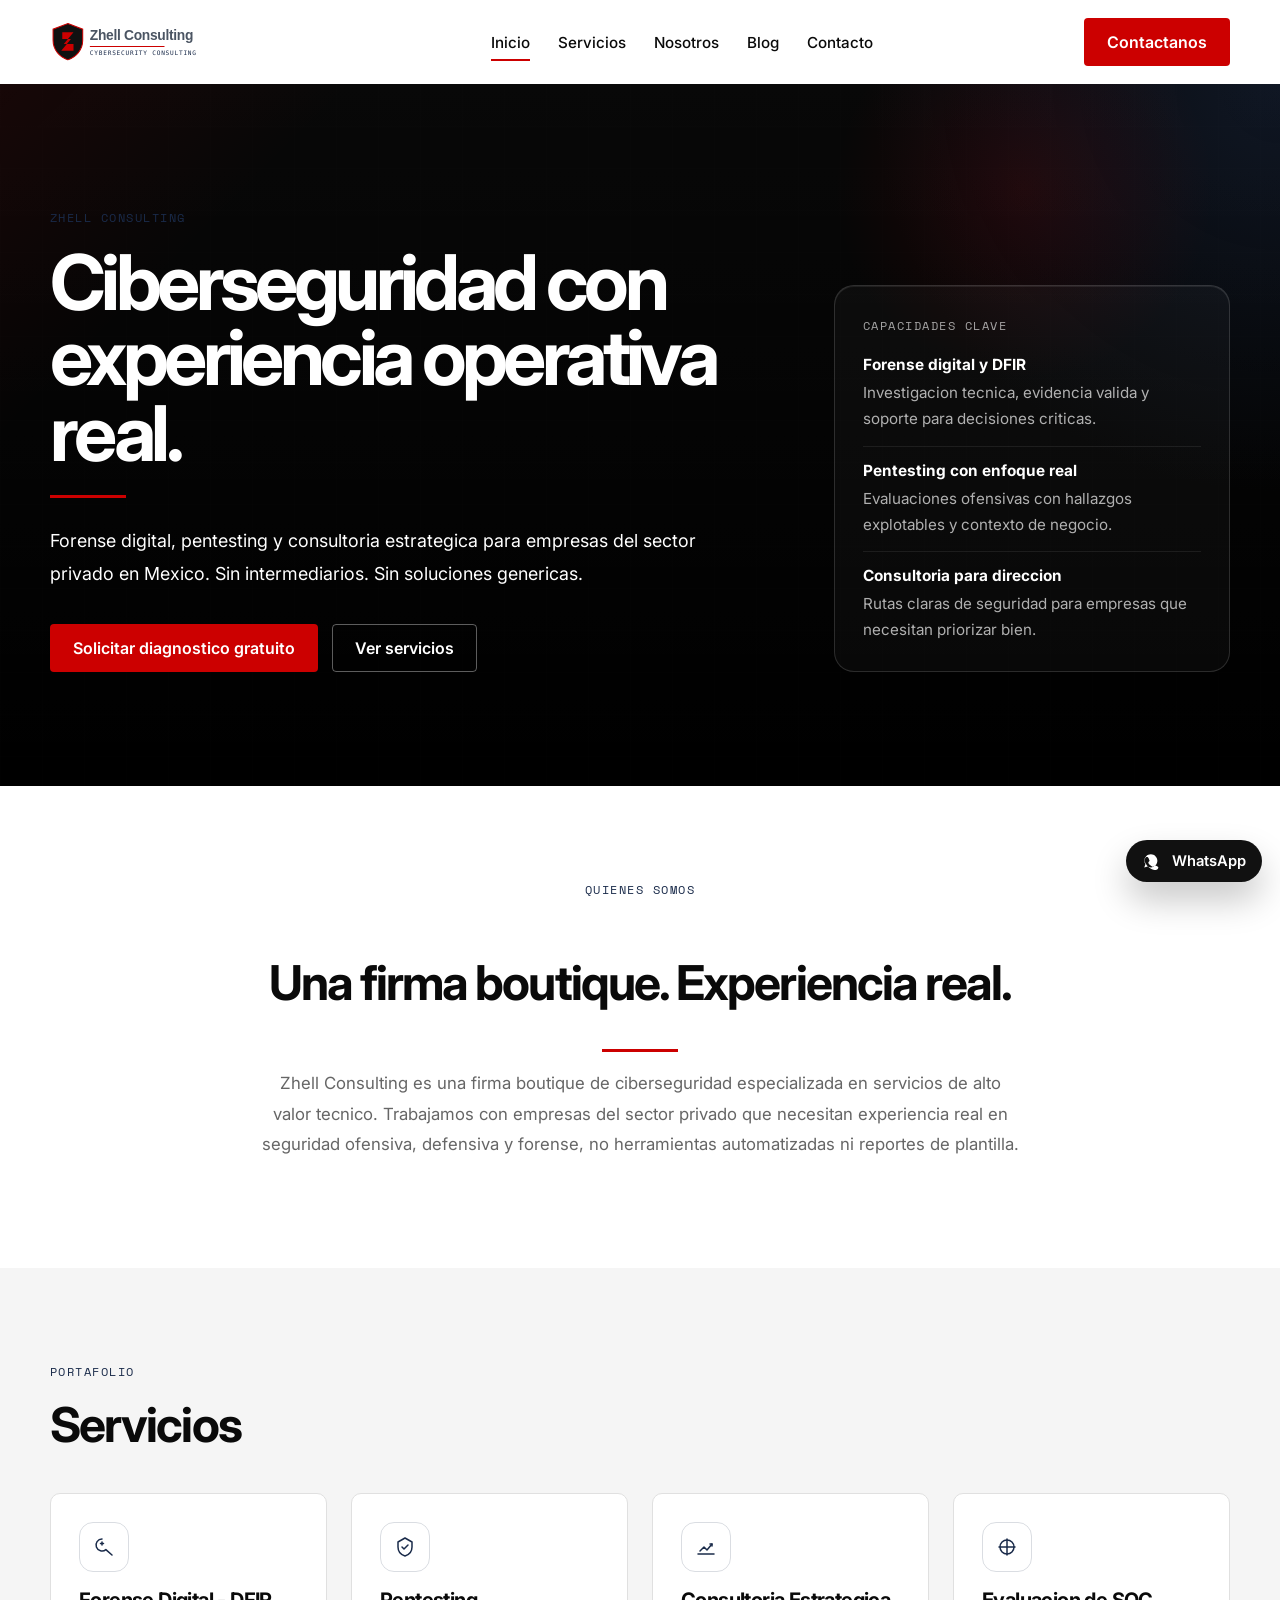
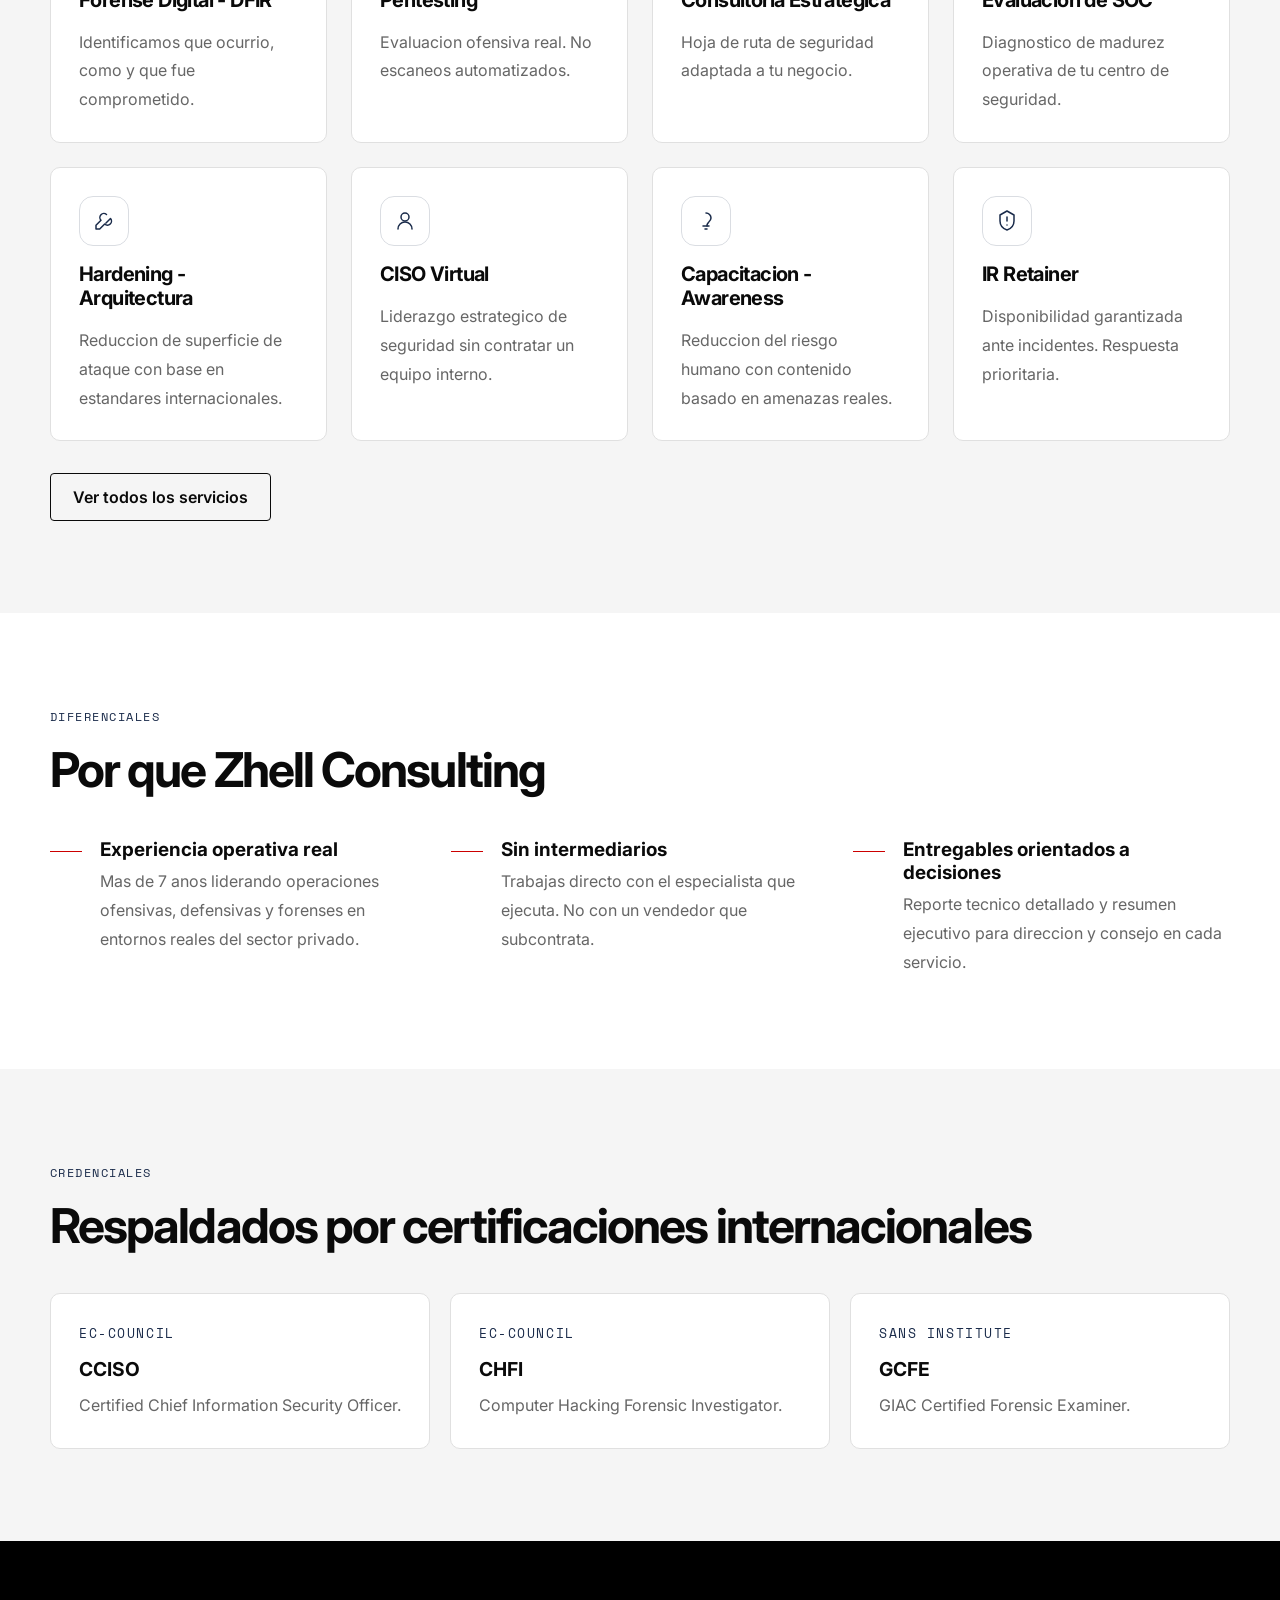
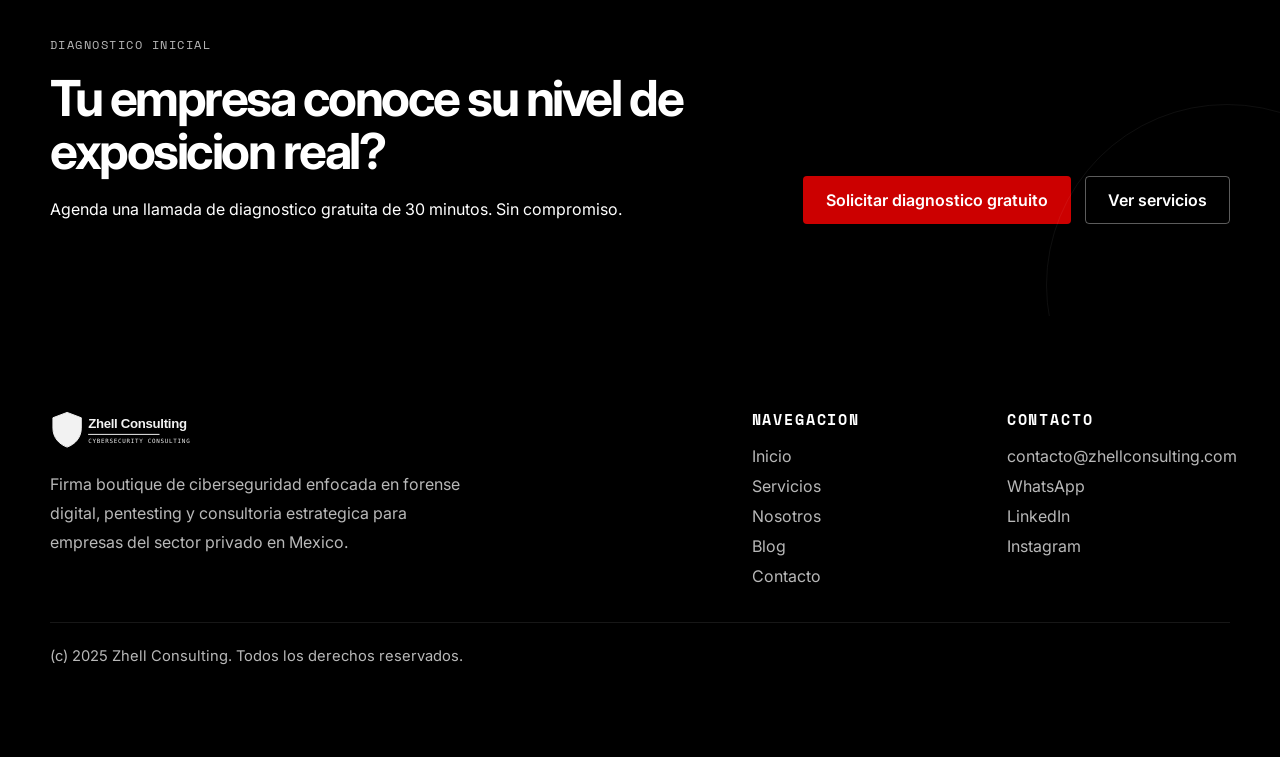
==== index.html @ a6d1b23e "Initial site build for Zhell Consulting" ====
<!doctype html>
<html lang="es">
  <head>
    <meta charset="UTF-8" />
    <meta name="viewport" content="width=device-width, initial-scale=1.0" />
    <title>Zhell Consulting | Ciberseguridad para empresas en Mexico</title>
    <meta
      name="description"
      content="Firma boutique de ciberseguridad en Mexico. Forense digital, pentesting y consultoria estrategica para empresas que necesitan experiencia operativa real."
    />
    <link rel="preconnect" href="https://fonts.googleapis.com" />
    <link rel="preconnect" href="https://fonts.gstatic.com" crossorigin />
    <link
      href="https://fonts.googleapis.com/css2?family=Inter:wght@400;500;600;700&family=Space+Mono:wght@400&display=swap"
      rel="stylesheet"
    />
    <link rel="stylesheet" href="assets/css/styles.css" />
    <script defer src="assets/js/components.js"></script>
    <script defer src="assets/js/main.js"></script>
  </head>
  <body data-page="home">
    <site-header></site-header>

    <main>
      <section class="hero">
        <div class="container hero__grid">
          <div class="hero__copy">
            <span class="eyebrow">Zhell Consulting</span>
            <h1>Ciberseguridad con experiencia operativa real.</h1>
            <div class="red-rule"></div>
            <p>
              Forense digital, pentesting y consultoria estrategica para empresas del sector
              privado en Mexico. Sin intermediarios. Sin soluciones genericas.
            </p>
            <div class="btn-row hero__actions">
              <a class="btn btn--primary" href="contacto.html#formulario-contacto">Solicitar diagnostico gratuito</a>
              <a class="btn btn--secondary-light" href="servicios.html">Ver servicios</a>
            </div>
          </div>
          <aside class="hero-panel" aria-label="Resumen ejecutivo">
            <span class="hero-panel__label">Capacidades clave</span>
            <div class="hero-panel__items">
              <div class="hero-panel__item">
                <strong>Forense digital y DFIR</strong>
                <span>Investigacion tecnica, evidencia valida y soporte para decisiones criticas.</span>
              </div>
              <div class="hero-panel__item">
                <strong>Pentesting con enfoque real</strong>
                <span>Evaluaciones ofensivas con hallazgos explotables y contexto de negocio.</span>
              </div>
              <div class="hero-panel__item">
                <strong>Consultoria para direccion</strong>
                <span>Rutas claras de seguridad para empresas que necesitan priorizar bien.</span>
              </div>
            </div>
          </aside>
        </div>
      </section>

      <section class="section">
        <div class="container--narrow centered-copy">
          <span class="eyebrow">Quienes somos</span>
          <h2 class="section-title">Una firma boutique. Experiencia real.</h2>
          <div class="red-rule red-rule--center"></div>
          <p class="lead">
            Zhell Consulting es una firma boutique de ciberseguridad especializada en servicios de alto
            valor tecnico. Trabajamos con empresas del sector privado que necesitan experiencia real en
            seguridad ofensiva, defensiva y forense, no herramientas automatizadas ni reportes de plantilla.
          </p>
        </div>
      </section>

      <section class="section section--alt">
        <div class="container">
          <div class="section-header">
            <span class="eyebrow">Portafolio</span>
            <h2 class="section-title">Servicios</h2>
          </div>
          <div class="grid grid--services">
            <article class="card">
              <div class="card__icon" data-icon="forensic"></div>
              <h3>Forense Digital - DFIR</h3>
              <p>Identificamos que ocurrio, como y que fue comprometido.</p>
            </article>
            <article class="card">
              <div class="card__icon" data-icon="pentest"></div>
              <h3>Pentesting</h3>
              <p>Evaluacion ofensiva real. No escaneos automatizados.</p>
            </article>
            <article class="card">
              <div class="card__icon" data-icon="strategy"></div>
              <h3>Consultoria Estrategica</h3>
              <p>Hoja de ruta de seguridad adaptada a tu negocio.</p>
            </article>
            <article class="card">
              <div class="card__icon" data-icon="soc"></div>
              <h3>Evaluacion de SOC</h3>
              <p>Diagnostico de madurez operativa de tu centro de seguridad.</p>
            </article>
            <article class="card">
              <div class="card__icon" data-icon="hardening"></div>
              <h3>Hardening - Arquitectura</h3>
              <p>Reduccion de superficie de ataque con base en estandares internacionales.</p>
            </article>
            <article class="card">
              <div class="card__icon" data-icon="ciso"></div>
              <h3>CISO Virtual</h3>
              <p>Liderazgo estrategico de seguridad sin contratar un equipo interno.</p>
            </article>
            <article class="card">
              <div class="card__icon" data-icon="awareness"></div>
              <h3>Capacitacion - Awareness</h3>
              <p>Reduccion del riesgo humano con contenido basado en amenazas reales.</p>
            </article>
            <article class="card">
              <div class="card__icon" data-icon="retainer"></div>
              <h3>IR Retainer</h3>
              <p>Disponibilidad garantizada ante incidentes. Respuesta prioritaria.</p>
            </article>
          </div>
          <div class="btn-row" style="margin-top: 32px;">
            <a class="btn btn--secondary" href="servicios.html">Ver todos los servicios</a>
          </div>
        </div>
      </section>

      <section class="section">
        <div class="container">
          <div class="section-header">
            <span class="eyebrow">Diferenciales</span>
            <h2 class="section-title">Por que Zhell Consulting</h2>
          </div>
          <div class="grid grid--three">
            <div class="metric">
              <span class="metric__line"></span>
              <div>
                <h3>Experiencia operativa real</h3>
                <p>Mas de 7 anos liderando operaciones ofensivas, defensivas y forenses en entornos reales del sector privado.</p>
              </div>
            </div>
            <div class="metric">
              <span class="metric__line"></span>
              <div>
                <h3>Sin intermediarios</h3>
                <p>Trabajas directo con el especialista que ejecuta. No con un vendedor que subcontrata.</p>
              </div>
            </div>
            <div class="metric">
              <span class="metric__line"></span>
              <div>
                <h3>Entregables orientados a decisiones</h3>
                <p>Reporte tecnico detallado y resumen ejecutivo para direccion y consejo en cada servicio.</p>
              </div>
            </div>
          </div>
        </div>
      </section>

      <section class="section section--alt">
        <div class="container">
          <div class="section-header">
            <span class="eyebrow">Credenciales</span>
            <h2 class="section-title">Respaldados por certificaciones internacionales</h2>
          </div>
          <div class="badges">
            <article class="badge">
              <span class="badge__kicker">EC-Council</span>
              <h3>CCISO</h3>
              <p>Certified Chief Information Security Officer.</p>
            </article>
            <article class="badge">
              <span class="badge__kicker">EC-Council</span>
              <h3>CHFI</h3>
              <p>Computer Hacking Forensic Investigator.</p>
            </article>
            <article class="badge">
              <span class="badge__kicker">SANS Institute</span>
              <h3>GCFE</h3>
              <p>GIAC Certified Forensic Examiner.</p>
            </article>
          </div>
        </div>
      </section>

      <section class="section section--dark cta-band">
        <div class="container cta-band__inner">
          <div class="cta-band__copy">
            <span class="eyebrow">Diagnostico inicial</span>
            <h2>Tu empresa conoce su nivel de exposicion real?</h2>
            <p>Agenda una llamada de diagnostico gratuita de 30 minutos. Sin compromiso.</p>
          </div>
          <div class="btn-row">
            <a class="btn btn--primary" href="contacto.html#formulario-contacto">Solicitar diagnostico gratuito</a>
            <a class="btn btn--secondary-light" href="servicios.html">Ver servicios</a>
          </div>
        </div>
      </section>
    </main>

    <site-footer></site-footer>
    <site-whatsapp></site-whatsapp>
  </body>
</html>
---- assets/css/styles.css ----
:root {
  --color-bg: #ffffff;
  --color-bg-alt: #f5f5f5;
  --color-bg-dark: #000000;
  --color-text: #0a0a0a;
  --color-text-muted: #666666;
  --color-border: #e0e0e0;
  --color-primary: #cc0000;
  --color-primary-dark: #a30000;
  --color-secondary: #1a2b4a;
  --color-white: #ffffff;
  --shadow-soft: 0 18px 50px rgba(10, 10, 10, 0.07);
  --radius-sm: 4px;
  --radius-md: 10px;
  --radius-lg: 20px;
  --container: 1180px;
  --container-narrow: 760px;
  --header-height: 84px;
  --transition: 220ms ease;
}

* {
  box-sizing: border-box;
}

html {
  scroll-behavior: smooth;
}

body {
  margin: 0;
  color: var(--color-text);
  background: var(--color-bg);
  font-family: "Inter", sans-serif;
  text-rendering: optimizeLegibility;
}

img {
  display: block;
  max-width: 100%;
}

a {
  color: inherit;
  text-decoration: none;
}

button,
input,
textarea {
  font: inherit;
}

main {
  overflow: clip;
}

.container {
  width: min(calc(100% - 40px), var(--container));
  margin: 0 auto;
}

.container--narrow {
  width: min(calc(100% - 40px), var(--container-narrow));
  margin: 0 auto;
}

.section {
  position: relative;
  padding: 92px 0;
}

.section--alt {
  background: var(--color-bg-alt);
}

.section--dark {
  color: var(--color-white);
  background: var(--color-bg-dark);
}

.eyebrow {
  display: inline-block;
  margin-bottom: 18px;
  color: var(--color-secondary);
  font-family: "Space Mono", monospace;
  font-size: 0.78rem;
  letter-spacing: 0.12em;
  text-transform: uppercase;
}

.section--dark .eyebrow {
  color: rgba(255, 255, 255, 0.72);
}

.section-header {
  margin-bottom: 42px;
}

.section-header h2,
.section-header h3,
.section-header p {
  margin: 0;
}

.section-header p {
  max-width: 760px;
  margin-top: 16px;
  color: var(--color-text-muted);
}

.section--dark .section-header p,
.section--dark .lead,
.section--dark .hero__copy p {
  color: rgba(255, 255, 255, 0.76);
}

.section-title {
  font-size: clamp(2rem, 4vw, 3rem);
  line-height: 1.08;
  letter-spacing: -0.04em;
}

.red-rule {
  width: 76px;
  height: 3px;
  margin-top: 24px;
  background: var(--color-primary);
}

.red-rule--center {
  margin-right: auto;
  margin-left: auto;
}

.lead {
  color: var(--color-text-muted);
  font-size: 1.05rem;
  line-height: 1.8;
}

.btn-row {
  display: flex;
  flex-wrap: wrap;
  gap: 14px;
}

.btn {
  display: inline-flex;
  align-items: center;
  justify-content: center;
  min-height: 48px;
  padding: 0 22px;
  border: 1px solid transparent;
  border-radius: var(--radius-sm);
  font-weight: 600;
  transition:
    transform var(--transition),
    background-color var(--transition),
    color var(--transition),
    border-color var(--transition),
    box-shadow var(--transition);
}

.btn:hover {
  transform: translateY(-1px);
}

.btn--primary {
  color: var(--color-white);
  background: var(--color-primary);
}

.btn--primary:hover {
  background: var(--color-primary-dark);
  box-shadow: 0 12px 30px rgba(204, 0, 0, 0.18);
}

.btn--secondary {
  border-color: var(--color-text);
  background: transparent;
  color: var(--color-text);
}

.btn--secondary:hover {
  color: var(--color-white);
  background: var(--color-text);
}

.btn--secondary-light {
  border-color: rgba(255, 255, 255, 0.36);
  color: var(--color-white);
}

.btn--secondary-light:hover {
  border-color: var(--color-white);
  background: var(--color-white);
  color: var(--color-text);
}

.site-header {
  position: sticky;
  top: 0;
  z-index: 50;
  background: rgba(255, 255, 255, 0.94);
  backdrop-filter: blur(12px);
  transition: border-color var(--transition), box-shadow var(--transition);
}

.site-header.is-scrolled {
  border-bottom: 1px solid var(--color-border);
  box-shadow: 0 8px 24px rgba(10, 10, 10, 0.04);
}

.site-header__inner {
  display: flex;
  align-items: center;
  justify-content: space-between;
  gap: 24px;
  min-height: var(--header-height);
}

.site-logo {
  display: inline-flex;
  align-items: center;
}

.site-logo img {
  width: min(230px, 42vw);
  height: auto;
}

.site-nav {
  display: flex;
  align-items: center;
  gap: 28px;
}

.site-nav a {
  position: relative;
  font-size: 0.95rem;
  font-weight: 500;
}

.site-nav a::after {
  content: "";
  position: absolute;
  right: 0;
  bottom: -9px;
  left: 0;
  height: 2px;
  transform: scaleX(0);
  transform-origin: left center;
  background: var(--color-primary);
  transition: transform var(--transition);
}

.site-nav a:hover::after,
.site-nav a.is-active::after {
  transform: scaleX(1);
}

.header-actions {
  display: flex;
  align-items: center;
  gap: 16px;
}

.menu-toggle {
  display: none;
  align-items: center;
  justify-content: center;
  width: 46px;
  height: 46px;
  border: 1px solid var(--color-border);
  border-radius: 50%;
  background: var(--color-white);
  color: var(--color-text);
}

.menu-toggle__bar,
.menu-toggle__bar::before,
.menu-toggle__bar::after {
  display: block;
  width: 18px;
  height: 2px;
  background: currentColor;
  transition: transform var(--transition), opacity var(--transition);
  content: "";
}

.menu-toggle__bar::before {
  transform: translateY(-6px);
}

.menu-toggle__bar::after {
  transform: translateY(4px);
}

.menu-open .menu-toggle__bar {
  background: transparent;
}

.menu-open .menu-toggle__bar::before {
  transform: translateY(0) rotate(45deg);
}

.menu-open .menu-toggle__bar::after {
  transform: translateY(-2px) rotate(-45deg);
}

.hero {
  position: relative;
  padding: 122px 0 114px;
  color: var(--color-white);
  background:
    radial-gradient(circle at top right, rgba(26, 43, 74, 0.42), transparent 28%),
    linear-gradient(180deg, rgba(255, 255, 255, 0.03), rgba(255, 255, 255, 0)),
    var(--color-bg-dark);
}

.hero::before {
  content: "";
  position: absolute;
  inset: 0;
  background-image:
    linear-gradient(rgba(255, 255, 255, 0.04) 1px, transparent 1px),
    linear-gradient(90deg, rgba(255, 255, 255, 0.04) 1px, transparent 1px);
  background-size: 42px 42px;
  opacity: 0.13;
  pointer-events: none;
}

.hero::after {
  content: "";
  position: absolute;
  inset: 0;
  background:
    linear-gradient(135deg, rgba(204, 0, 0, 0.08), transparent 18%),
    radial-gradient(circle at 80% 15%, rgba(204, 0, 0, 0.12), transparent 16%);
  pointer-events: none;
}

.hero > .container {
  position: relative;
  z-index: 1;
}

.hero--compact {
  padding: 88px 0 76px;
}

.hero__grid {
  display: grid;
  gap: 48px;
  align-items: end;
  grid-template-columns: minmax(0, 1.3fr) minmax(280px, 0.7fr);
}

.hero__copy h1 {
  margin: 0;
  font-size: clamp(2.9rem, 6vw, 5rem);
  line-height: 0.98;
  letter-spacing: -0.06em;
}

.hero--compact .hero__copy h1 {
  font-size: clamp(2.3rem, 5vw, 3.8rem);
}

.hero__copy p {
  max-width: 690px;
  margin: 26px 0 0;
  font-size: 1.12rem;
  line-height: 1.85;
}

.hero__actions {
  margin-top: 34px;
}

.hero-panel {
  padding: 28px;
  border: 1px solid rgba(255, 255, 255, 0.14);
  border-radius: var(--radius-lg);
  background: rgba(255, 255, 255, 0.03);
  box-shadow: inset 0 1px 0 rgba(255, 255, 255, 0.08);
}

.hero-panel__label {
  color: rgba(255, 255, 255, 0.62);
  font-family: "Space Mono", monospace;
  font-size: 0.78rem;
  letter-spacing: 0.12em;
  text-transform: uppercase;
}

.hero-panel__items {
  display: grid;
  gap: 14px;
  margin-top: 20px;
}

.hero-panel__item {
  padding-bottom: 14px;
  border-bottom: 1px solid rgba(255, 255, 255, 0.08);
}

.hero-panel__item:last-child {
  padding-bottom: 0;
  border-bottom: 0;
}

.hero-panel__item strong {
  display: block;
  margin-bottom: 6px;
  font-size: 0.96rem;
}

.hero-panel__item span {
  color: rgba(255, 255, 255, 0.68);
  font-size: 0.95rem;
  line-height: 1.7;
}

.centered-copy {
  text-align: center;
}

.grid {
  display: grid;
  gap: 24px;
}

.grid--services {
  grid-template-columns: repeat(4, minmax(0, 1fr));
}

.grid--three {
  grid-template-columns: repeat(3, minmax(0, 1fr));
}

.grid--two {
  grid-template-columns: repeat(2, minmax(0, 1fr));
}

.card {
  position: relative;
  display: flex;
  flex-direction: column;
  gap: 16px;
  height: 100%;
  padding: 28px;
  border: 1px solid var(--color-border);
  border-radius: var(--radius-md);
  background: var(--color-white);
  transition:
    transform var(--transition),
    border-color var(--transition),
    box-shadow var(--transition);
}

.card:hover {
  transform: translateY(-4px);
  border-color: var(--color-primary);
  box-shadow: var(--shadow-soft);
}

.card__icon {
  width: 50px;
  height: 50px;
  border: 1px solid rgba(26, 43, 74, 0.16);
  border-radius: 14px;
  color: var(--color-secondary);
}

.card__icon svg {
  width: 100%;
  height: 100%;
  padding: 12px;
  fill: none;
  stroke: currentColor;
  stroke-linecap: round;
  stroke-linejoin: round;
  stroke-width: 1.5;
}

.card h3,
.card h4 {
  margin: 0;
  font-size: 1.25rem;
  line-height: 1.2;
  letter-spacing: -0.03em;
}

.card p,
.card li {
  margin: 0;
  color: var(--color-text-muted);
  line-height: 1.8;
}

.card__link {
  margin-top: auto;
  color: var(--color-text);
  font-weight: 600;
}

.metrics {
  display: grid;
  gap: 18px;
}

.metric {
  display: flex;
  gap: 18px;
  align-items: flex-start;
}

.metric__line {
  flex: 0 0 32px;
  height: 1px;
  margin-top: 13px;
  background: var(--color-primary);
}

.metric h3 {
  margin: 0 0 6px;
  font-size: 1.18rem;
}

.metric p {
  margin: 0;
  color: var(--color-text-muted);
  line-height: 1.8;
}

.badges {
  display: grid;
  gap: 20px;
  grid-template-columns: repeat(3, minmax(0, 1fr));
}

.badge {
  padding: 28px;
  border: 1px solid var(--color-border);
  border-radius: var(--radius-md);
  background: var(--color-white);
}

.badge__kicker {
  color: var(--color-secondary);
  font-family: "Space Mono", monospace;
  font-size: 0.82rem;
  letter-spacing: 0.12em;
  text-transform: uppercase;
}

.badge h3 {
  margin: 14px 0 10px;
  font-size: 1.2rem;
}

.badge p {
  margin: 0;
  color: var(--color-text-muted);
  line-height: 1.8;
}

.service-list {
  display: grid;
  gap: 0;
}

.service-block {
  display: grid;
  gap: 36px;
  align-items: start;
  padding: 44px 0;
  border-top: 1px solid var(--color-border);
  grid-template-columns: minmax(0, 1.1fr) minmax(260px, 0.9fr);
}

.service-block:first-child {
  border-top: 0;
  padding-top: 0;
}

.service-block__title {
  margin: 0 0 18px;
  font-size: clamp(1.85rem, 3.4vw, 2.5rem);
  line-height: 1.08;
  letter-spacing: -0.04em;
}

.service-block__body p {
  margin: 0;
  color: var(--color-text-muted);
  line-height: 1.85;
}

.service-block__body .btn {
  margin-top: 24px;
}

.service-meta {
  padding: 24px;
  border: 1px solid var(--color-border);
  border-radius: var(--radius-md);
  background: rgba(245, 245, 245, 0.65);
}

.service-meta__group + .service-meta__group {
  margin-top: 22px;
  padding-top: 22px;
  border-top: 1px solid var(--color-border);
}

.service-meta__label {
  display: block;
  margin-bottom: 10px;
  color: var(--color-text);
  font-family: "Space Mono", monospace;
  font-size: 0.76rem;
  letter-spacing: 0.12em;
  text-transform: uppercase;
}

.service-meta p {
  margin: 0;
  color: var(--color-text-muted);
  line-height: 1.8;
}

.cta-band {
  position: relative;
  overflow: hidden;
}

.cta-band::before {
  content: "";
  position: absolute;
  inset: auto -10% -40% auto;
  width: 360px;
  height: 360px;
  border: 1px solid rgba(255, 255, 255, 0.06);
  border-radius: 50%;
}

.cta-band__inner {
  display: flex;
  flex-wrap: wrap;
  gap: 24px 32px;
  align-items: end;
  justify-content: space-between;
}

.cta-band__copy {
  max-width: 720px;
}

.cta-band__copy h2 {
  margin: 0;
  font-size: clamp(2.1rem, 4vw, 3.1rem);
  line-height: 1.06;
  letter-spacing: -0.05em;
}

.cta-band__copy p {
  margin: 18px 0 0;
  line-height: 1.8;
}

.page-intro {
  display: grid;
  gap: 24px;
  align-items: center;
  grid-template-columns: minmax(0, 1.1fr) minmax(0, 0.9fr);
}

.post-grid {
  display: grid;
  gap: 24px;
  grid-template-columns: repeat(3, minmax(0, 1fr));
}

.post-card {
  position: relative;
  display: flex;
  flex-direction: column;
  gap: 14px;
  min-height: 100%;
  padding: 24px 24px 26px;
  border: 1px solid var(--color-border);
  border-radius: var(--radius-md);
  background: var(--color-white);
  transition:
    transform var(--transition),
    box-shadow var(--transition),
    border-color var(--transition);
}

.post-card::before {
  content: "";
  position: absolute;
  top: 0;
  right: 0;
  left: 0;
  height: 3px;
  border-radius: var(--radius-md) var(--radius-md) 0 0;
  background: var(--color-primary);
}

.post-card:hover {
  transform: translateY(-4px);
  border-color: var(--color-primary);
  box-shadow: var(--shadow-soft);
}

.post-card__category {
  margin-top: 8px;
  color: var(--color-secondary);
  font-family: "Space Mono", monospace;
  font-size: 0.76rem;
  letter-spacing: 0.12em;
  text-transform: uppercase;
}

.post-card h3 {
  margin: 0;
  font-size: 1.3rem;
  line-height: 1.25;
  letter-spacing: -0.03em;
}

.post-card p {
  margin: 0;
  color: var(--color-text-muted);
  line-height: 1.8;
}

.post-card__meta {
  margin-top: auto;
  padding-top: 10px;
  color: var(--color-text-muted);
  font-size: 0.92rem;
}

.contact-grid {
  display: grid;
  gap: 28px;
  grid-template-columns: minmax(0, 1.1fr) minmax(280px, 0.9fr);
}

.contact-panel,
.contact-form {
  padding: 32px;
  border: 1px solid var(--color-border);
  border-radius: 16px;
  background: var(--color-white);
}

.contact-form h2,
.contact-panel h2 {
  margin: 0 0 18px;
  font-size: 1.7rem;
  letter-spacing: -0.03em;
}

.form-grid {
  display: grid;
  gap: 18px;
}

.field {
  display: grid;
  gap: 8px;
}

.field label {
  font-size: 0.92rem;
  font-weight: 600;
}

.field input,
.field textarea {
  width: 100%;
  padding: 15px 16px;
  border: 1px solid var(--color-border);
  border-radius: 8px;
  background: var(--color-white);
  color: var(--color-text);
  transition: border-color var(--transition), box-shadow var(--transition);
}

.field input:focus,
.field textarea:focus {
  outline: none;
  border-color: var(--color-primary);
  box-shadow: 0 0 0 4px rgba(204, 0, 0, 0.08);
}

.field textarea {
  min-height: 170px;
  resize: vertical;
}

.form-note,
.contact-panel p,
.contact-link small {
  color: var(--color-text-muted);
}

.contact-list {
  display: grid;
  gap: 18px;
  margin: 0;
  padding: 0;
  list-style: none;
}

.contact-link {
  display: block;
  padding: 18px 18px 18px 20px;
  border-left: 2px solid var(--color-primary);
  background: var(--color-bg-alt);
}

.contact-link strong {
  display: block;
  margin-bottom: 6px;
  font-size: 1rem;
}

.contact-panel__social {
  display: flex;
  flex-wrap: wrap;
  gap: 12px;
  margin-top: 22px;
}

.contact-panel__social a {
  padding: 10px 14px;
  border: 1px solid var(--color-border);
  border-radius: 999px;
  background: var(--color-white);
  transition: border-color var(--transition), color var(--transition);
}

.contact-panel__social a:hover {
  color: var(--color-primary);
  border-color: var(--color-primary);
}

.form-success {
  display: none;
  margin-top: 18px;
  padding: 14px 16px;
  border: 1px solid rgba(28, 122, 54, 0.18);
  border-radius: 10px;
  background: rgba(28, 122, 54, 0.08);
  color: #15592a;
}

.form-success.is-visible {
  display: block;
}

.site-footer {
  color: rgba(255, 255, 255, 0.72);
  background: var(--color-bg-dark);
}

.site-footer__inner {
  display: grid;
  gap: 24px 32px;
  align-items: start;
  grid-template-columns: minmax(0, 1.2fr) repeat(2, minmax(180px, 0.4fr));
}

.site-footer__brand img {
  width: min(220px, 50vw);
  filter: brightness(0) invert(1) grayscale(1);
  opacity: 0.95;
}

.site-footer__brand p {
  max-width: 420px;
  margin: 18px 0 0;
  line-height: 1.8;
}

.site-footer h3 {
  margin: 0 0 16px;
  color: var(--color-white);
  font-size: 0.95rem;
  font-family: "Space Mono", monospace;
  letter-spacing: 0.12em;
  text-transform: uppercase;
}

.site-footer ul {
  display: grid;
  gap: 10px;
  margin: 0;
  padding: 0;
  list-style: none;
}

.site-footer a:hover {
  color: var(--color-white);
}

.site-footer__bottom {
  margin-top: 36px;
  padding-top: 24px;
  border-top: 1px solid rgba(255, 255, 255, 0.09);
  font-size: 0.92rem;
}

.wa-float {
  position: fixed;
  right: 18px;
  bottom: 18px;
  z-index: 40;
}

.wa-float a {
  display: inline-flex;
  align-items: center;
  gap: 12px;
  padding: 12px 16px;
  border-radius: 999px;
  background: #111111;
  color: var(--color-white);
  box-shadow: 0 18px 35px rgba(0, 0, 0, 0.22);
  transition: transform var(--transition), background-color var(--transition);
}

.wa-float a:hover {
  transform: translateY(-2px);
  background: #0c0c0c;
}

.wa-float svg {
  width: 18px;
  height: 18px;
  fill: currentColor;
}

.wa-float span {
  font-size: 0.92rem;
  font-weight: 600;
}

.stack-sm > * + * {
  margin-top: 14px;
}

.stack-md > * + * {
  margin-top: 20px;
}

.stack-lg > * + * {
  margin-top: 28px;
}

@media (max-width: 1080px) {
  .grid--services {
    grid-template-columns: repeat(2, minmax(0, 1fr));
  }

  .post-grid,
  .grid--three,
  .badges,
  .site-footer__inner {
    grid-template-columns: repeat(2, minmax(0, 1fr));
  }

  .hero__grid,
  .page-intro,
  .service-block,
  .contact-grid {
    grid-template-columns: 1fr;
  }

  .hero-panel {
    max-width: 520px;
  }
}

@media (max-width: 860px) {
  .menu-toggle {
    display: inline-flex;
  }

  .site-nav {
    position: fixed;
    top: calc(var(--header-height) + 8px);
    right: 20px;
    left: 20px;
    display: none;
    flex-direction: column;
    align-items: flex-start;
    gap: 18px;
    padding: 22px;
    border: 1px solid var(--color-border);
    border-radius: 18px;
    background: rgba(255, 255, 255, 0.98);
    box-shadow: var(--shadow-soft);
  }

  .menu-open .site-nav {
    display: flex;
  }

  .header-actions .btn {
    display: none;
  }
}

@media (max-width: 760px) {
  .container,
  .container--narrow {
    width: min(calc(100% - 32px), var(--container));
  }

  .section {
    padding: 68px 0;
  }

  .hero {
    padding: 92px 0 82px;
  }

  .hero--compact {
    padding: 76px 0 64px;
  }

  .hero__copy h1 {
    font-size: clamp(2.4rem, 14vw, 4rem);
  }

  .grid--services,
  .grid--three,
  .grid--two,
  .badges,
  .post-grid,
  .site-footer__inner {
    grid-template-columns: 1fr;
  }

  .card,
  .badge,
  .contact-panel,
  .contact-form {
    padding: 24px;
  }

  .wa-float span {
    display: none;
  }

  .wa-float a {
    padding: 14px;
  }
}
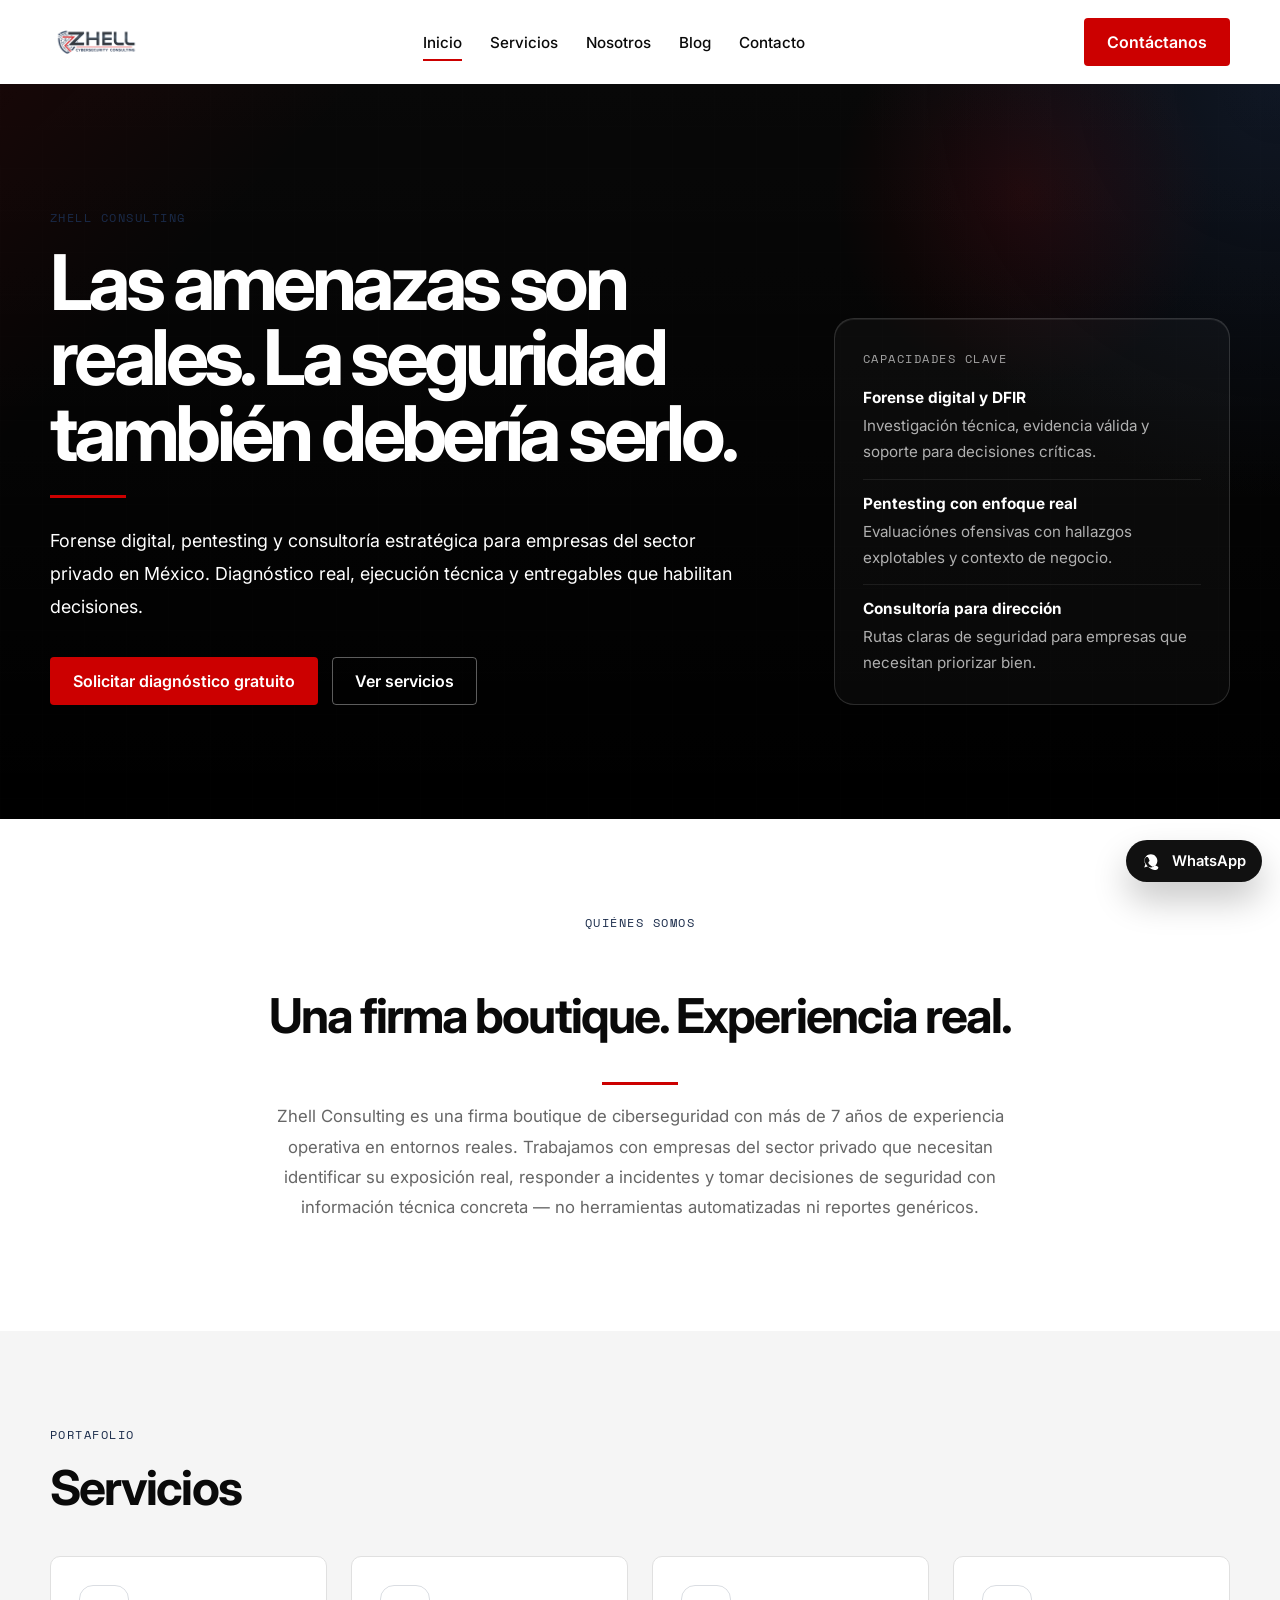
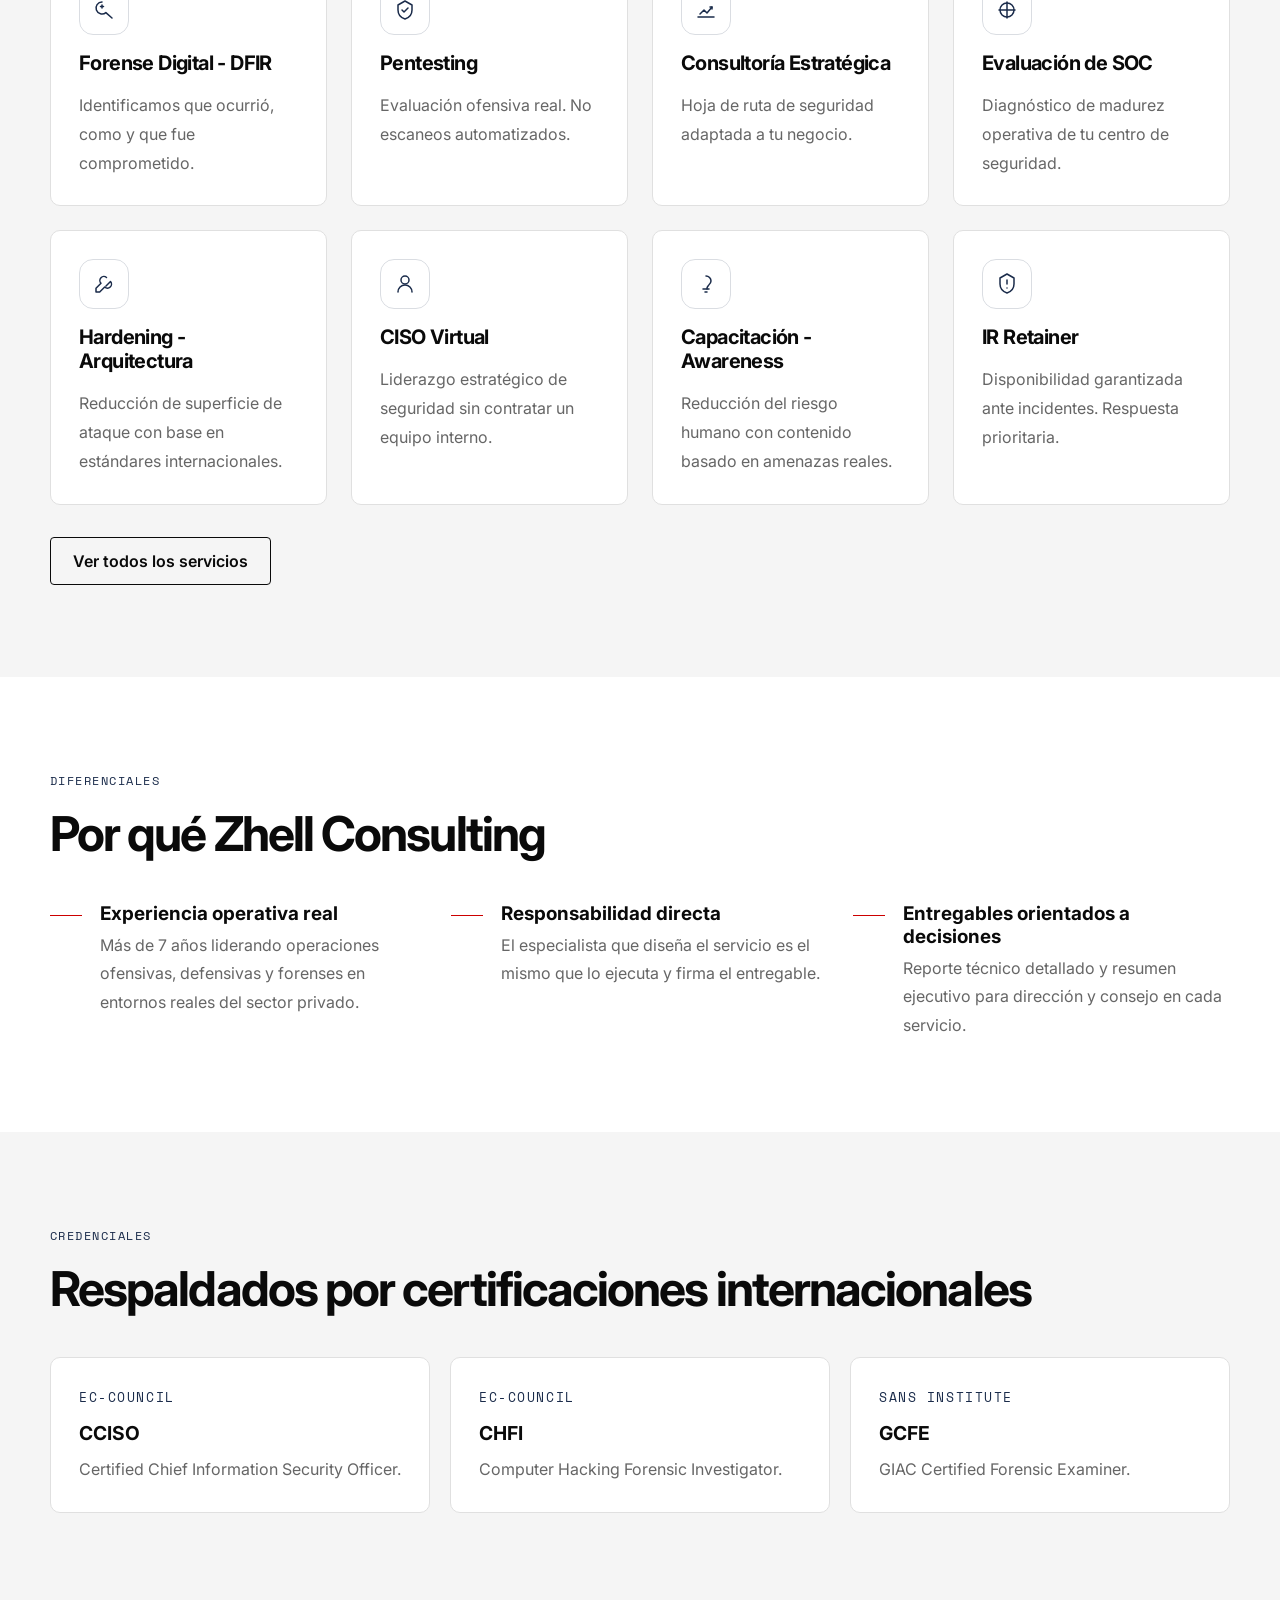
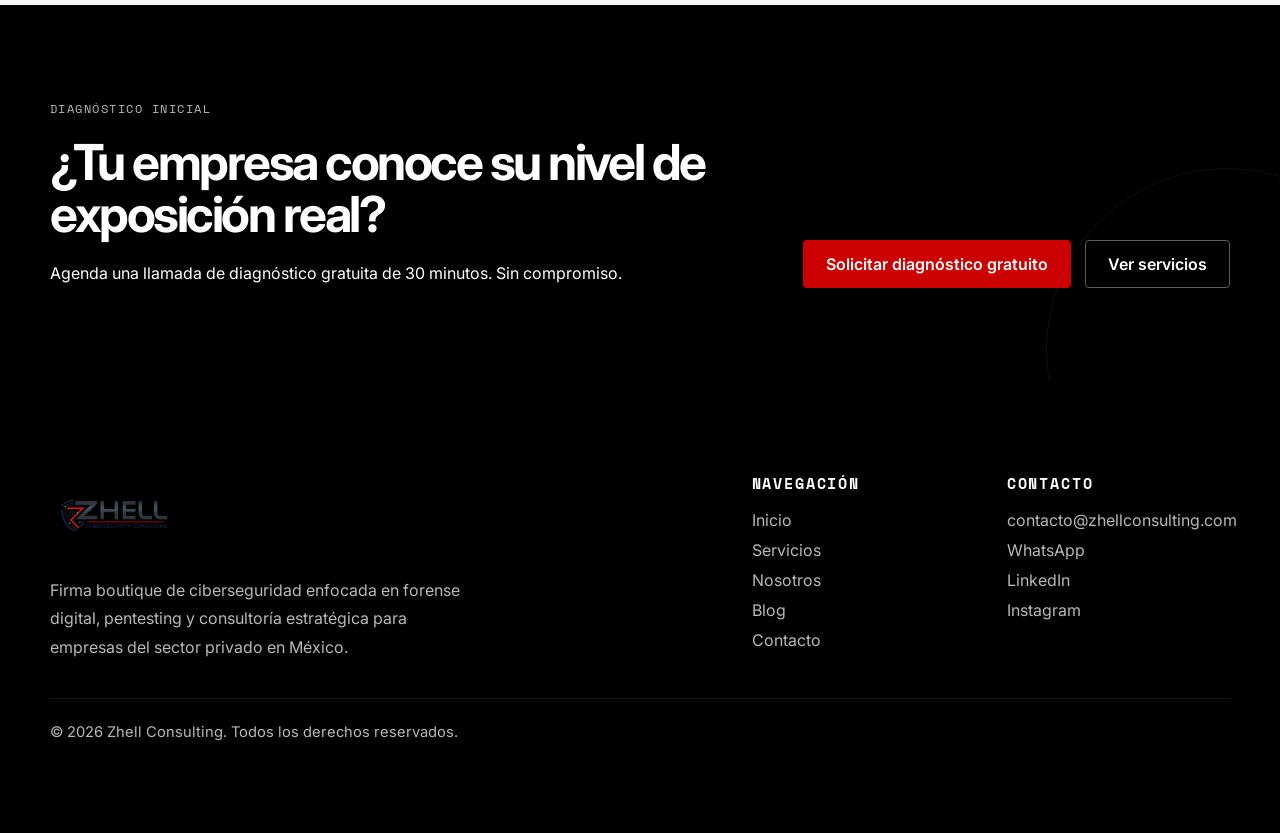
==== commit db855fe7: "Publish manual site updates" ====
--- a/index.html
+++ b/index.html
@@ -3,10 +3,10 @@
   <head>
     <meta charset="UTF-8" />
     <meta name="viewport" content="width=device-width, initial-scale=1.0" />
-    <title>Zhell Consulting | Ciberseguridad para empresas en Mexico</title>
+    <title>Zhell Consulting | Ciberseguridad para empresas en México</title>
     <meta
       name="description"
-      content="Firma boutique de ciberseguridad en Mexico. Forense digital, pentesting y consultoria estrategica para empresas que necesitan experiencia operativa real."
+      content="Zhell Consulting — firma boutique de ciberseguridad en México. Forense digital, pentesting y consultoría estratégica con más de 7 años de experiencia operativa real en el sector privado."
     />
     <link rel="preconnect" href="https://fonts.googleapis.com" />
     <link rel="preconnect" href="https://fonts.gstatic.com" crossorigin />
@@ -14,9 +14,40 @@
       href="https://fonts.googleapis.com/css2?family=Inter:wght@400;500;600;700&family=Space+Mono:wght@400&display=swap"
       rel="stylesheet"
     />
+    <!-- SEO · Open Graph · Twitter Cards -->
+    <meta name="robots" content="index, follow" />
+    <link rel="canonical" href="https://zhellconsulting.com/" />
+    <meta property="og:site_name" content="Zhell Consulting" />
+    <meta property="og:locale" content="es_MX" />
+    <meta property="og:type" content="website" />
+    <meta property="og:title" content="Zhell Consulting | Las amenazas son reales. La seguridad también debería serlo." />
+    <meta property="og:description" content="Firma boutique de ciberseguridad en México. Forense digital, pentesting y consultoría estratégica con más de 7 años de experiencia operativa real en el sector privado." />
+    <meta property="og:url" content="https://zhellconsulting.com/" />
+    <meta property="og:image" content="https://zhellconsulting.com/assets/img/og-zhell.png" />
+    <meta name="twitter:card" content="summary_large_image" />
+    <meta name="twitter:title" content="Zhell Consulting | Las amenazas son reales. La seguridad también debería serlo." />
+    <meta name="twitter:description" content="Firma boutique de ciberseguridad en México. Forense digital, pentesting y consultoría con más de 7 años de experiencia operativa real en el sector privado." />
     <link rel="stylesheet" href="assets/css/styles.css" />
     <script defer src="assets/js/components.js"></script>
     <script defer src="assets/js/main.js"></script>
+    <script type="application/ld+json">
+    {
+      "@context": "https://schema.org",
+      "@type": "ProfessionalService",
+      "name": "Zhell Consulting",
+      "description": "Firma boutique de ciberseguridad en México con más de 7 años de experiencia operativa real. Forense digital, pentesting y consultoría estratégica para empresas del sector privado.",
+      "url": "https://zhellconsulting.com",
+      "logo": "https://zhellconsulting.com/assets/img/logo-zhell.svg",
+      "email": "contacto@zhellconsulting.com",
+      "address": { "@type": "PostalAddress", "addressCountry": "MX" },
+      "areaServed": "MX",
+      "knowsAbout": ["Ciberseguridad","Forense Digital","Pentesting","DFIR","Incident Response","CISO Virtual","Red Team","Blue Team","Threat Hunting","Hardening"],
+      "sameAs": [
+        "https://www.linkedin.com/company/zhell-consulting/",
+        "https://www.instagram.com/zhellconsulting"
+      ]
+    }
+    </script>
   </head>
   <body data-page="home">
     <site-header></site-header>
@@ -26,14 +57,14 @@
         <div class="container hero__grid">
           <div class="hero__copy">
             <span class="eyebrow">Zhell Consulting</span>
-            <h1>Ciberseguridad con experiencia operativa real.</h1>
+            <h1>Las amenazas son reales. La seguridad también debería serlo.</h1>
             <div class="red-rule"></div>
             <p>
-              Forense digital, pentesting y consultoria estrategica para empresas del sector
-              privado en Mexico. Sin intermediarios. Sin soluciones genericas.
+              Forense digital, pentesting y consultoría estratégica para empresas del sector
+              privado en México. Diagnóstico real, ejecución técnica y entregables que habilitan decisiones.
             </p>
             <div class="btn-row hero__actions">
-              <a class="btn btn--primary" href="contacto.html#formulario-contacto">Solicitar diagnostico gratuito</a>
+              <a class="btn btn--primary" href="contacto.html#formulario-contacto">Solicitar diagnóstico gratuito</a>
               <a class="btn btn--secondary-light" href="servicios.html">Ver servicios</a>
             </div>
           </div>
@@ -42,14 +73,14 @@
             <div class="hero-panel__items">
               <div class="hero-panel__item">
                 <strong>Forense digital y DFIR</strong>
-                <span>Investigacion tecnica, evidencia valida y soporte para decisiones criticas.</span>
+                <span>Investigación técnica, evidencia válida y soporte para decisiones críticas.</span>
               </div>
               <div class="hero-panel__item">
                 <strong>Pentesting con enfoque real</strong>
-                <span>Evaluaciones ofensivas con hallazgos explotables y contexto de negocio.</span>
+                <span>Evaluaciónes ofensivas con hallazgos explotables y contexto de negocio.</span>
               </div>
               <div class="hero-panel__item">
-                <strong>Consultoria para direccion</strong>
+                <strong>Consultoría para dirección</strong>
                 <span>Rutas claras de seguridad para empresas que necesitan priorizar bien.</span>
               </div>
             </div>
@@ -59,13 +90,14 @@
 
       <section class="section">
         <div class="container--narrow centered-copy">
-          <span class="eyebrow">Quienes somos</span>
+          <span class="eyebrow">Quiénes somos</span>
           <h2 class="section-title">Una firma boutique. Experiencia real.</h2>
           <div class="red-rule red-rule--center"></div>
           <p class="lead">
-            Zhell Consulting es una firma boutique de ciberseguridad especializada en servicios de alto
-            valor tecnico. Trabajamos con empresas del sector privado que necesitan experiencia real en
-            seguridad ofensiva, defensiva y forense, no herramientas automatizadas ni reportes de plantilla.
+            Zhell Consulting es una firma boutique de ciberseguridad con más de 7 años de experiencia
+            operativa en entornos reales. Trabajamos con empresas del sector privado que necesitan
+            identificar su exposición real, responder a incidentes y tomar decisiones de seguridad con
+            información técnica concreta — no herramientas automatizadas ni reportes genéricos.
           </p>
         </div>
       </section>
@@ -80,37 +112,37 @@
             <article class="card">
               <div class="card__icon" data-icon="forensic"></div>
               <h3>Forense Digital - DFIR</h3>
-              <p>Identificamos que ocurrio, como y que fue comprometido.</p>
+              <p>Identificamos que ocurrió, como y que fue comprometido.</p>
             </article>
             <article class="card">
               <div class="card__icon" data-icon="pentest"></div>
               <h3>Pentesting</h3>
-              <p>Evaluacion ofensiva real. No escaneos automatizados.</p>
+              <p>Evaluación ofensiva real. No escaneos automatizados.</p>
             </article>
             <article class="card">
               <div class="card__icon" data-icon="strategy"></div>
-              <h3>Consultoria Estrategica</h3>
+              <h3>Consultoría Estratégica</h3>
               <p>Hoja de ruta de seguridad adaptada a tu negocio.</p>
             </article>
             <article class="card">
               <div class="card__icon" data-icon="soc"></div>
-              <h3>Evaluacion de SOC</h3>
-              <p>Diagnostico de madurez operativa de tu centro de seguridad.</p>
+              <h3>Evaluación de SOC</h3>
+              <p>Diagnóstico de madurez operativa de tu centro de seguridad.</p>
             </article>
             <article class="card">
               <div class="card__icon" data-icon="hardening"></div>
               <h3>Hardening - Arquitectura</h3>
-              <p>Reduccion de superficie de ataque con base en estandares internacionales.</p>
+              <p>Reducción de superficie de ataque con base en estándares internacionales.</p>
             </article>
             <article class="card">
               <div class="card__icon" data-icon="ciso"></div>
               <h3>CISO Virtual</h3>
-              <p>Liderazgo estrategico de seguridad sin contratar un equipo interno.</p>
+              <p>Liderazgo estratégico de seguridad sin contratar un equipo interno.</p>
             </article>
             <article class="card">
               <div class="card__icon" data-icon="awareness"></div>
-              <h3>Capacitacion - Awareness</h3>
-              <p>Reduccion del riesgo humano con contenido basado en amenazas reales.</p>
+              <h3>Capacitación - Awareness</h3>
+              <p>Reducción del riesgo humano con contenido basado en amenazas reales.</p>
             </article>
             <article class="card">
               <div class="card__icon" data-icon="retainer"></div>
@@ -128,28 +160,28 @@
         <div class="container">
           <div class="section-header">
             <span class="eyebrow">Diferenciales</span>
-            <h2 class="section-title">Por que Zhell Consulting</h2>
+            <h2 class="section-title">Por qué Zhell Consulting</h2>
           </div>
           <div class="grid grid--three">
             <div class="metric">
               <span class="metric__line"></span>
               <div>
                 <h3>Experiencia operativa real</h3>
-                <p>Mas de 7 anos liderando operaciones ofensivas, defensivas y forenses en entornos reales del sector privado.</p>
+                <p>Más de 7 años liderando operaciones ofensivas, defensivas y forenses en entornos reales del sector privado.</p>
               </div>
             </div>
             <div class="metric">
               <span class="metric__line"></span>
               <div>
-                <h3>Sin intermediarios</h3>
-                <p>Trabajas directo con el especialista que ejecuta. No con un vendedor que subcontrata.</p>
+                <h3>Responsabilidad directa</h3>
+                <p>El especialista que diseña el servicio es el mismo que lo ejecuta y firma el entregable.</p>
               </div>
             </div>
             <div class="metric">
               <span class="metric__line"></span>
               <div>
                 <h3>Entregables orientados a decisiones</h3>
-                <p>Reporte tecnico detallado y resumen ejecutivo para direccion y consejo en cada servicio.</p>
+                <p>Reporte técnico detallado y resumen ejecutivo para dirección y consejo en cada servicio.</p>
               </div>
             </div>
           </div>
@@ -185,12 +217,12 @@
       <section class="section section--dark cta-band">
         <div class="container cta-band__inner">
           <div class="cta-band__copy">
-            <span class="eyebrow">Diagnostico inicial</span>
-            <h2>Tu empresa conoce su nivel de exposicion real?</h2>
-            <p>Agenda una llamada de diagnostico gratuita de 30 minutos. Sin compromiso.</p>
+            <span class="eyebrow">Diagnóstico inicial</span>
+            <h2>¿Tu empresa conoce su nivel de exposición real?</h2>
+            <p>Agenda una llamada de diagnóstico gratuita de 30 minutos. Sin compromiso.</p>
           </div>
           <div class="btn-row">
-            <a class="btn btn--primary" href="contacto.html#formulario-contacto">Solicitar diagnostico gratuito</a>
+            <a class="btn btn--primary" href="contacto.html#formulario-contacto">Solicitar diagnóstico gratuito</a>
             <a class="btn btn--secondary-light" href="servicios.html">Ver servicios</a>
           </div>
         </div>
--- a/assets/css/styles.css
+++ b/assets/css/styles.css
@@ -223,11 +223,13 @@
 .site-logo {
   display: inline-flex;
   align-items: center;
+  flex-shrink: 0;
 }
 
 .site-logo img {
-  width: min(230px, 42vw);
-  height: auto;
+  width: auto;
+  max-width: min(280px, 46vw);
+  height: clamp(44px, 5vw, 62px);
 }
 
 .site-nav {
@@ -586,6 +588,15 @@
   padding-top: 0;
 }
 
+.service-block__image {
+  grid-column: 1 / -1;
+  height: 280px;
+  border-radius: var(--radius-md);
+  border: 1px solid var(--color-border);
+  background: var(--color-bg-alt);
+  overflow: hidden;
+}
+
 .service-block__title {
   margin: 0 0 18px;
   font-size: clamp(1.85rem, 3.4vw, 2.5rem);
@@ -739,6 +750,15 @@
   line-height: 1.8;
 }
 
+.post-card__image {
+  margin: -24px -24px 10px;
+  height: 180px;
+  border-radius: var(--radius-md) var(--radius-md) 0 0;
+  background: var(--color-bg-alt);
+  border-bottom: 1px solid var(--color-border);
+  overflow: hidden;
+}
+
 .post-card__meta {
   margin-top: auto;
   padding-top: 10px;
@@ -852,20 +872,6 @@
   border-color: var(--color-primary);
 }
 
-.form-success {
-  display: none;
-  margin-top: 18px;
-  padding: 14px 16px;
-  border: 1px solid rgba(28, 122, 54, 0.18);
-  border-radius: 10px;
-  background: rgba(28, 122, 54, 0.08);
-  color: #15592a;
-}
-
-.form-success.is-visible {
-  display: block;
-}
-
 .site-footer {
   color: rgba(255, 255, 255, 0.72);
   background: var(--color-bg-dark);
@@ -879,9 +885,10 @@
 }
 
 .site-footer__brand img {
-  width: min(220px, 50vw);
-  filter: brightness(0) invert(1) grayscale(1);
-  opacity: 0.95;
+  width: auto;
+  max-width: min(320px, 80vw);
+  height: clamp(56px, 8vw, 86px);
+  opacity: 0.98;
 }
 
 .site-footer__brand p {
@@ -1017,6 +1024,11 @@
   .header-actions .btn {
     display: none;
   }
+
+  .site-logo img {
+    max-width: min(220px, 52vw);
+    height: clamp(38px, 7vw, 52px);
+  }
 }
 
 @media (max-width: 760px) {
